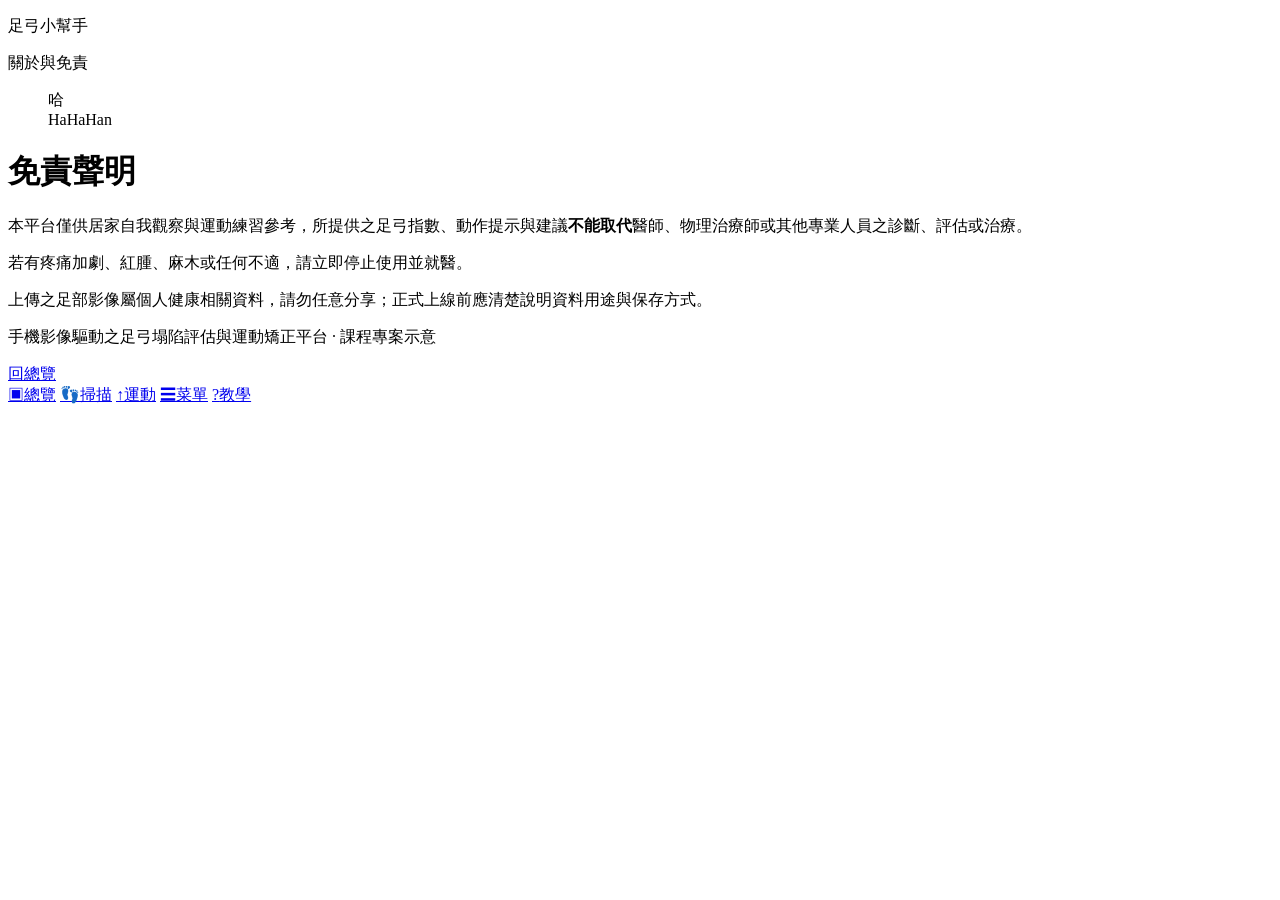
==== about.html @ a2190e63 "W02: feat add demo page" ====
<!DOCTYPE html>
<html lang="zh-Hant">
<head>
  <meta charset="UTF-8">
  <meta name="viewport" content="width=device-width, initial-scale=1.0">
  <title>免責｜足弓小幫手</title>
  <link rel="stylesheet" href="css/style.css">
</head>
<body>
  <div class="app">
    <header class="topbar">
      <div>
        <p class="brand">足弓小幫手</p>
        <p class="brand-sub">關於與免責</p>
      </div>
      <figure class="avatar" aria-label="使用者 HaHaHan">
        <span class="avatar-mark">哈</span>
        <figcaption>HaHaHan</figcaption>
      </figure>
    </header>

    <main class="content">
      <h1 class="page-title">免責聲明</h1>
      <article class="card">
        <p>本平台僅供居家自我觀察與運動練習參考，所提供之足弓指數、動作提示與建議<strong>不能取代</strong>醫師、物理治療師或其他專業人員之診斷、評估或治療。</p>
        <p>若有疼痛加劇、紅腫、麻木或任何不適，請立即停止使用並就醫。</p>
        <p>上傳之足部影像屬個人健康相關資料，請勿任意分享；正式上線前應清楚說明資料用途與保存方式。</p>
        <p class="muted">手機影像驅動之足弓塌陷評估與運動矯正平台 · 課程專案示意</p>
      </article>
      <a class="btn btn-primary" href="index.html">回總覽</a>
    </main>

    <nav class="bottom-nav" aria-label="主要導覽">
      <a href="index.html"><span class="icon">▣</span>總覽</a>
      <a href="scan.html"><span class="icon">👣</span>掃描</a>
      <a href="exercise.html"><span class="icon">↑</span>運動</a>
      <a href="menu.html"><span class="icon">☰</span>菜單</a>
      <a href="guide.html"><span class="icon">?</span>教學</a>
    </nav>
  </div>
</body>
</html>
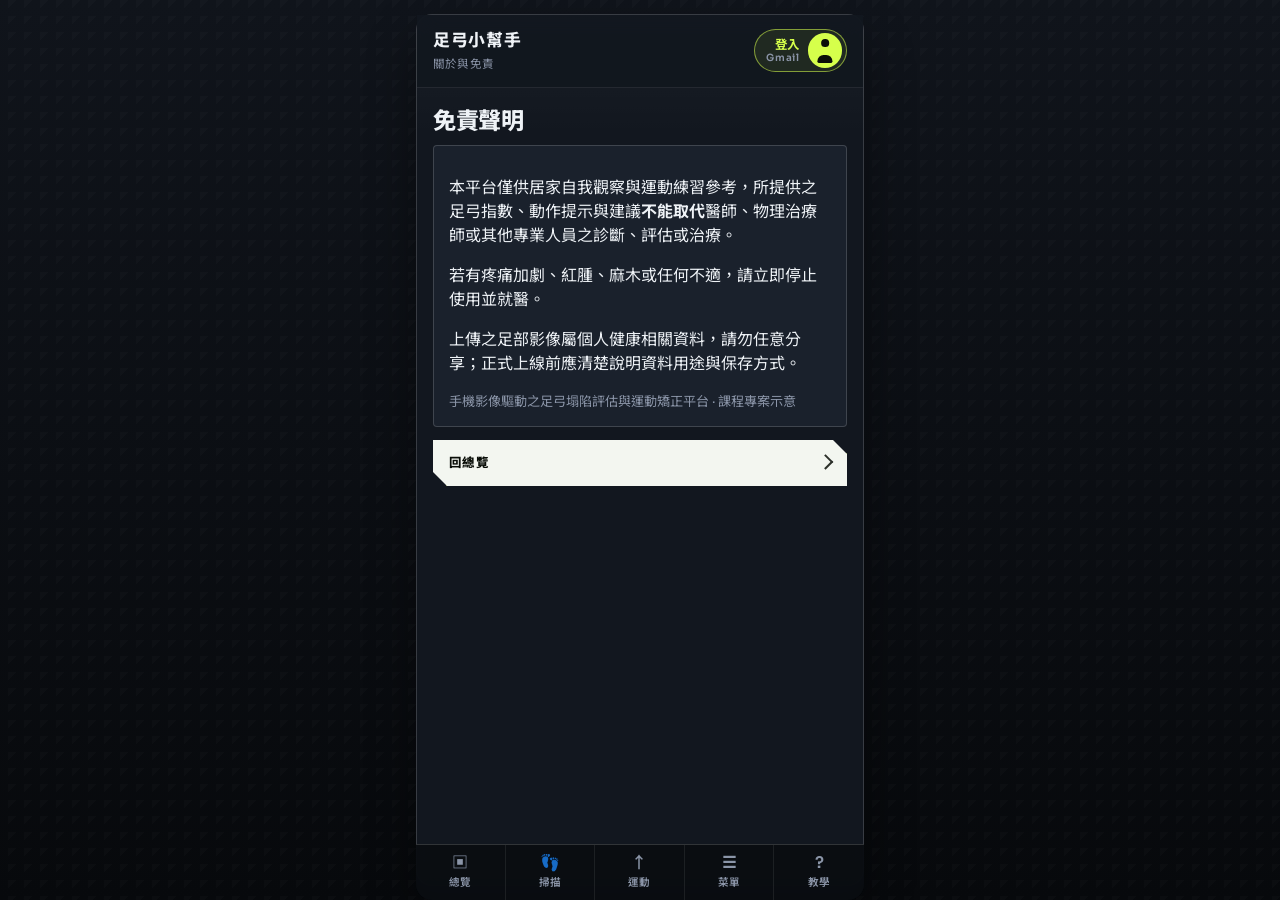
==== commit c2580a28: "W06: feat Show a Gmail sign-in chip and the signed-in profile" ====
--- a/about.html
+++ b/about.html
@@ -13,10 +13,13 @@
         <p class="brand">足弓小幫手</p>
         <p class="brand-sub">關於與免責</p>
       </div>
-      <figure class="avatar" aria-label="使用者 HaHaHan">
-        <span class="avatar-mark">哈</span>
-        <figcaption>HaHaHan</figcaption>
-      </figure>
+      <a class="avatar avatar-login" id="account" href="api/auth/google/login" aria-label="使用 Gmail 登入">
+        <span class="avatar-copy">
+          <span id="account-name">登入</span>
+          <span class="avatar-hint" id="account-hint">Gmail</span>
+        </span>
+        <span class="avatar-mark" id="account-mark" aria-hidden="true"></span>
+      </a>
     </header>
 
     <main class="content">
@@ -38,5 +41,6 @@
       <a href="guide.html"><span class="icon">?</span>教學</a>
     </nav>
   </div>
+  <script src="js/auth.js"></script>
 </body>
 </html>
--- a/css/style.css
+++ b/css/style.css
@@ -0,0 +1,642 @@
+@import url("https://fonts.googleapis.com/css2?family=Noto+Sans+TC:wght@400;500;700;800&family=Sora:wght@500;600;700;800&display=swap");
+
+:root {
+  --bg: #07090c;
+  --bg-mid: #0e1218;
+  --surface: #12171f;
+  --surface-2: #1a212c;
+  --ink: #eef2f6;
+  --muted: #8b95a8;
+  --line: rgba(255, 255, 255, 0.08);
+  --line-strong: rgba(255, 255, 255, 0.16);
+  --accent: #d6ff4b;
+  --accent-ink: #0a0e08;
+  --accent-soft: rgba(214, 255, 75, 0.1);
+  --cyan: #7ec8c0;
+  --warn: #e89a6a;
+  --ok-bg: rgba(126, 200, 192, 0.12);
+  --warn-bg: rgba(232, 154, 106, 0.14);
+  --font: "Sora", "Noto Sans TC", sans-serif;
+  --radius: 4px;
+  --shadow: 0 24px 48px rgba(0, 0, 0, 0.4);
+  --btn-cut: 14px;
+}
+
+* {
+  box-sizing: border-box;
+}
+
+html,
+body {
+  margin: 0;
+  min-height: 100%;
+}
+
+body {
+  font-family: var(--font);
+  color: var(--ink);
+  line-height: 1.5;
+  background:
+    linear-gradient(135deg, rgba(255, 255, 255, 0.015) 25%, transparent 25%) -8px 0 / 16px 16px,
+    linear-gradient(180deg, #10141b, #07090c);
+  background-attachment: fixed;
+}
+
+a {
+  color: var(--accent);
+}
+
+.app {
+  width: min(100%, 28rem);
+  min-height: 100vh;
+  display: flex;
+  flex-direction: column;
+  max-width: 28rem;
+  margin: 0 auto;
+  overflow-x: clip;
+  background:
+    linear-gradient(180deg, rgba(255, 255, 255, 0.03), transparent 120px),
+    var(--surface);
+  border-left: 1px solid var(--line);
+  border-right: 1px solid var(--line);
+  box-shadow: var(--shadow);
+}
+
+.topbar {
+  display: flex;
+  align-items: center;
+  justify-content: space-between;
+  gap: 0.75rem;
+  padding: 0.85rem 1rem;
+  border-bottom: 1px solid var(--line);
+  background: rgba(18, 23, 31, 0.92);
+  backdrop-filter: blur(10px);
+  position: sticky;
+  top: 0;
+  z-index: 10;
+}
+
+.brand {
+  margin: 0;
+  font-size: 1.05rem;
+  font-weight: 800;
+  letter-spacing: 0.04em;
+  color: var(--ink);
+}
+
+.brand-sub {
+  margin: 0.15rem 0 0;
+  font-size: 0.72rem;
+  color: var(--muted);
+  letter-spacing: 0.02em;
+}
+
+.avatar {
+  margin: 0;
+  display: flex;
+  align-items: center;
+  gap: 0.55rem;
+  min-width: 0;
+  max-width: 11rem;
+}
+
+.avatar-mark {
+  position: relative;
+  width: 2.15rem;
+  height: 2.15rem;
+  flex-shrink: 0;
+  border-radius: 50%;
+  overflow: hidden;
+  border: 1px solid var(--line-strong);
+  display: grid;
+  place-items: center;
+  font-size: 0.8rem;
+  font-weight: 700;
+  background: var(--surface-2);
+  color: var(--ink);
+}
+
+.avatar-mark::before,
+.avatar-mark::after {
+  content: "";
+  position: absolute;
+  left: 50%;
+  transform: translateX(-50%);
+  background: currentColor;
+}
+
+.avatar-mark::before {
+  width: 0.48rem;
+  height: 0.48rem;
+  top: 0.38rem;
+  border-radius: 50%;
+}
+
+.avatar-mark::after {
+  width: 0.95rem;
+  height: 0.48rem;
+  bottom: 0.32rem;
+  border-radius: 0.5rem 0.5rem 0.15rem 0.15rem;
+}
+
+.avatar-mark.is-letter::before,
+.avatar-mark.is-letter::after {
+  display: none;
+}
+
+.avatar figcaption,
+#account-name {
+  margin: 0;
+  max-width: 6.5rem;
+  overflow: hidden;
+  text-overflow: ellipsis;
+  white-space: nowrap;
+  font-size: 0.78rem;
+  font-weight: 700;
+  color: var(--ink);
+}
+
+.avatar-copy {
+  display: flex;
+  flex-direction: column;
+  align-items: flex-end;
+  min-width: 0;
+  line-height: 1.15;
+  text-align: right;
+}
+
+.avatar-hint {
+  font-size: 0.62rem;
+  font-weight: 600;
+  letter-spacing: 0.06em;
+  color: var(--muted);
+}
+
+a.avatar-login {
+  text-decoration: none;
+  padding: 0.22rem 0.22rem 0.22rem 0.7rem;
+  border: 1px solid rgba(214, 255, 75, 0.55);
+  border-radius: 999px;
+  background: rgba(214, 255, 75, 0.08);
+  color: var(--accent);
+}
+
+a.avatar-login #account-name {
+  color: var(--accent);
+}
+
+a.avatar-login .avatar-mark {
+  border: none;
+  background: var(--accent);
+  color: var(--accent-ink);
+}
+
+.avatar-photo {
+  width: 2.15rem;
+  height: 2.15rem;
+  flex-shrink: 0;
+  object-fit: cover;
+  border-radius: 50%;
+  border: 2px solid var(--accent);
+}
+
+.content {
+  flex: 1;
+  min-width: 0;
+  padding: 1rem 1rem 5.75rem;
+}
+
+.page-title {
+  margin: 0 0 0.4rem;
+  font-size: 1.45rem;
+  font-weight: 800;
+  letter-spacing: -0.02em;
+}
+
+.lead {
+  margin: 0 0 0.9rem;
+  color: var(--muted);
+  font-size: 0.9rem;
+}
+
+.card {
+  background: var(--surface-2);
+  border: 1px solid var(--line-strong);
+  border-radius: var(--radius);
+  padding: 0.9rem 0.95rem;
+  margin: 0 0 0.8rem;
+  min-width: 0;
+  max-width: 100%;
+}
+
+#result.is-expanded {
+  border-color: rgba(214, 255, 75, 0.45);
+}
+
+.result-lead {
+  margin: 0 0 0.55rem;
+  font-size: 0.84rem;
+  color: var(--muted);
+}
+
+.result-hint {
+  display: flex;
+  align-items: center;
+  justify-content: space-between;
+  gap: 0.75rem;
+  width: 100%;
+  margin: 0 0 0.75rem;
+  padding: 0.9rem 1rem;
+  border: 1px solid var(--accent);
+  border-radius: 0;
+  clip-path: polygon(
+    0 0,
+    calc(100% - 12px) 0,
+    100% 12px,
+    100% 100%,
+    12px 100%,
+    0 calc(100% - 12px)
+  );
+  background: var(--accent);
+  color: var(--accent-ink);
+  font: inherit;
+  font-size: 0.82rem;
+  font-weight: 800;
+  letter-spacing: 0.04em;
+  text-align: left;
+  cursor: pointer;
+  box-shadow: 4px 4px 0 0 rgba(243, 246, 240, 0.35);
+}
+
+.result-hint:active {
+  transform: translate(2px, 2px);
+  box-shadow: 2px 2px 0 0 rgba(243, 246, 240, 0.35);
+}
+
+.result-hint-icon {
+  flex-shrink: 0;
+  width: 0.55rem;
+  height: 0.55rem;
+  border-right: 2px solid currentColor;
+  border-bottom: 2px solid currentColor;
+  transform: rotate(45deg);
+  transition: transform 0.15s ease;
+}
+
+#result.is-expanded .result-hint {
+  background: var(--accent-soft);
+  color: var(--accent);
+  margin-bottom: 0.55rem;
+}
+
+#result.is-expanded .result-hint-icon {
+  transform: rotate(-135deg);
+}
+
+#result-detail {
+  margin-bottom: 0.75rem;
+}
+
+#result .btn {
+  cursor: pointer;
+}
+
+.card h2,
+.card h3 {
+  margin: 0 0 0.4rem;
+  font-size: 0.98rem;
+  font-weight: 700;
+  letter-spacing: 0.01em;
+}
+
+.muted {
+  margin: 0;
+  color: var(--muted);
+  font-size: 0.82rem;
+}
+
+.meta-row {
+  display: flex;
+  justify-content: space-between;
+  gap: 0.5rem;
+  margin: 0 0 0.75rem;
+  font-size: 0.84rem;
+  color: var(--muted);
+}
+
+.meta-row strong {
+  font-weight: 700;
+  color: var(--ink);
+}
+
+.chart {
+  width: 100%;
+  height: auto;
+  display: block;
+  border: 1px solid var(--line);
+  border-radius: 8px;
+  background: #0a0e14;
+}
+
+.btn {
+  --shift: 5px;
+  position: relative;
+  display: block;
+  width: 100%;
+  text-align: left;
+  text-decoration: none;
+  padding: 0.85rem 2.4rem 0.85rem 1rem;
+  margin: 0 0 0.85rem;
+  border: none;
+  border-radius: 0;
+  font-weight: 800;
+  font-size: 0.78rem;
+  letter-spacing: 0.12em;
+  text-transform: uppercase;
+  clip-path: polygon(
+    0 0,
+    calc(100% - var(--btn-cut)) 0,
+    100% var(--btn-cut),
+    100% 100%,
+    var(--btn-cut) 100%,
+    0 calc(100% - var(--btn-cut))
+  );
+  transition:
+    transform 0.12s ease,
+    box-shadow 0.12s ease,
+    background 0.12s ease,
+    color 0.12s ease;
+}
+
+.btn::after {
+  content: "";
+  position: absolute;
+  top: 50%;
+  right: 1rem;
+  width: 0.55rem;
+  height: 0.55rem;
+  border-right: 2px solid currentColor;
+  border-bottom: 2px solid currentColor;
+  transform: translateY(-60%) rotate(-45deg);
+  opacity: 0.85;
+}
+
+.btn:active:not(:disabled) {
+  transform: translate(2px, 2px);
+}
+
+.btn-primary {
+  background: #f3f6f0;
+  color: var(--accent-ink);
+  box-shadow: var(--shift) var(--shift) 0 0 var(--accent);
+}
+
+.btn-primary:hover:not(:disabled) {
+  background: var(--accent);
+  box-shadow: 3px 3px 0 0 #f3f6f0;
+}
+
+.btn-primary:active:not(:disabled) {
+  box-shadow: 2px 2px 0 0 var(--accent);
+}
+
+.btn-ghost {
+  background: transparent;
+  color: var(--ink);
+  box-shadow:
+    inset 0 0 0 1px var(--line-strong),
+    var(--shift) var(--shift) 0 0 rgba(214, 255, 75, 0.35);
+}
+
+.btn-ghost:hover:not(:disabled) {
+  color: var(--accent);
+  background: rgba(214, 255, 75, 0.06);
+  box-shadow:
+    inset 0 0 0 1px var(--accent),
+    3px 3px 0 0 rgba(214, 255, 75, 0.55);
+}
+
+.btn-ghost:active:not(:disabled) {
+  box-shadow:
+    inset 0 0 0 1px var(--accent),
+    2px 2px 0 0 rgba(214, 255, 75, 0.45);
+}
+
+.btn-row {
+  display: grid;
+  grid-template-columns: 1fr 1fr;
+  gap: 0.75rem 0.65rem;
+  margin-bottom: 0.3rem;
+}
+
+.btn-row .btn {
+  margin: 0;
+  padding-right: 2rem;
+  font-size: 0.7rem;
+  letter-spacing: 0.1em;
+}
+
+.btn-row .btn::after {
+  right: 0.75rem;
+  width: 0.45rem;
+  height: 0.45rem;
+}
+
+.upload-box {
+  display: block;
+  margin: 0.45rem 0 0.65rem;
+  padding: 1.5rem 0.85rem;
+  border: 1px dashed rgba(214, 255, 75, 0.4);
+  border-radius: 0;
+  clip-path: polygon(
+    0 0,
+    calc(100% - 12px) 0,
+    100% 12px,
+    100% 100%,
+    12px 100%,
+    0 calc(100% - 12px)
+  );
+  text-align: center;
+  color: var(--muted);
+  font-size: 0.85rem;
+  letter-spacing: 0.04em;
+  background: var(--accent-soft);
+  cursor: pointer;
+  transition: border-color 0.15s ease, color 0.15s ease, background 0.15s ease;
+}
+
+.upload-box:hover {
+  border-color: var(--accent);
+  color: var(--ink);
+}
+
+.file-input {
+  display: none;
+}
+
+.step-banner {
+  margin: 0.25rem 0 0.6rem;
+  font-size: 0.9rem;
+  font-weight: 700;
+  color: var(--cyan);
+}
+
+.scan-stage {
+  position: relative;
+  margin: 0 0 0.65rem;
+  max-width: 100%;
+  min-width: 0;
+  overflow: hidden;
+  background: #050607;
+  border-radius: 8px;
+  border: 1px solid var(--line);
+  touch-action: manipulation;
+}
+
+.scan-stage img {
+  display: block;
+  width: 100%;
+  max-width: 100%;
+  height: auto;
+}
+
+.scan-stage svg {
+  position: absolute;
+  inset: 0;
+  width: 100%;
+  height: 100%;
+  cursor: crosshair;
+}
+
+button.btn {
+  font-family: inherit;
+  cursor: pointer;
+}
+
+.btn:disabled {
+  opacity: 0.35;
+  cursor: default;
+  transform: none;
+}
+
+.status {
+  display: inline-block;
+  margin: 0.2rem 0.3rem 0.2rem 0;
+  padding: 0.3rem 0.55rem;
+  border: 1px solid rgba(79, 209, 197, 0.35);
+  border-radius: 6px;
+  font-size: 0.76rem;
+  font-weight: 600;
+  background: var(--ok-bg);
+  color: var(--cyan);
+}
+
+.status-warn {
+  border-color: rgba(255, 138, 91, 0.4);
+  background: var(--warn-bg);
+  color: var(--warn);
+}
+
+.list {
+  margin: 0;
+  padding-left: 1.15rem;
+  color: var(--ink);
+}
+
+.list li {
+  margin: 0.3rem 0;
+  font-size: 0.9rem;
+}
+
+.menu-item {
+  display: flex;
+  justify-content: space-between;
+  align-items: center;
+  gap: 0.6rem;
+}
+
+.menu-item p {
+  margin: 0.15rem 0 0;
+  color: var(--muted);
+}
+
+.menu-actions {
+  display: flex;
+  flex-direction: column;
+  gap: 0.25rem;
+  font-size: 0.8rem;
+  font-weight: 700;
+}
+
+.menu-actions a {
+  text-decoration: none;
+  color: var(--accent);
+}
+
+.note {
+  margin: 0.7rem 0 0;
+  font-size: 0.8rem;
+  color: var(--muted);
+}
+
+.bottom-nav {
+  position: fixed;
+  left: 50%;
+  transform: translateX(-50%);
+  bottom: 0;
+  width: min(100%, 28rem);
+  display: grid;
+  grid-template-columns: repeat(5, 1fr);
+  border-top: 1px solid var(--line-strong);
+  background: rgba(10, 13, 18, 0.94);
+  backdrop-filter: blur(12px);
+  z-index: 20;
+}
+
+.bottom-nav a {
+  text-decoration: none;
+  color: var(--muted);
+  text-align: center;
+  padding: 0.5rem 0.15rem 0.6rem;
+  border-right: 1px solid var(--line);
+  font-size: 0.66rem;
+  font-weight: 600;
+  letter-spacing: 0.01em;
+  transition: color 0.15s ease, background 0.15s ease;
+}
+
+.bottom-nav a:last-child {
+  border-right: none;
+}
+
+.bottom-nav .icon {
+  display: block;
+  font-size: 1rem;
+  line-height: 1.2;
+  margin-bottom: 0.12rem;
+}
+
+.bottom-nav a.active {
+  background: var(--accent-soft);
+  color: var(--accent);
+}
+
+.bottom-nav a:hover {
+  color: var(--ink);
+}
+
+@media (min-width: 480px) {
+  body {
+    padding: 0.85rem 0;
+  }
+
+  .app {
+    min-height: calc(100vh - 1.7rem);
+    border-radius: 16px;
+    border: 1px solid var(--line-strong);
+  }
+
+  .bottom-nav {
+    border-radius: 0 0 16px 16px;
+  }
+}
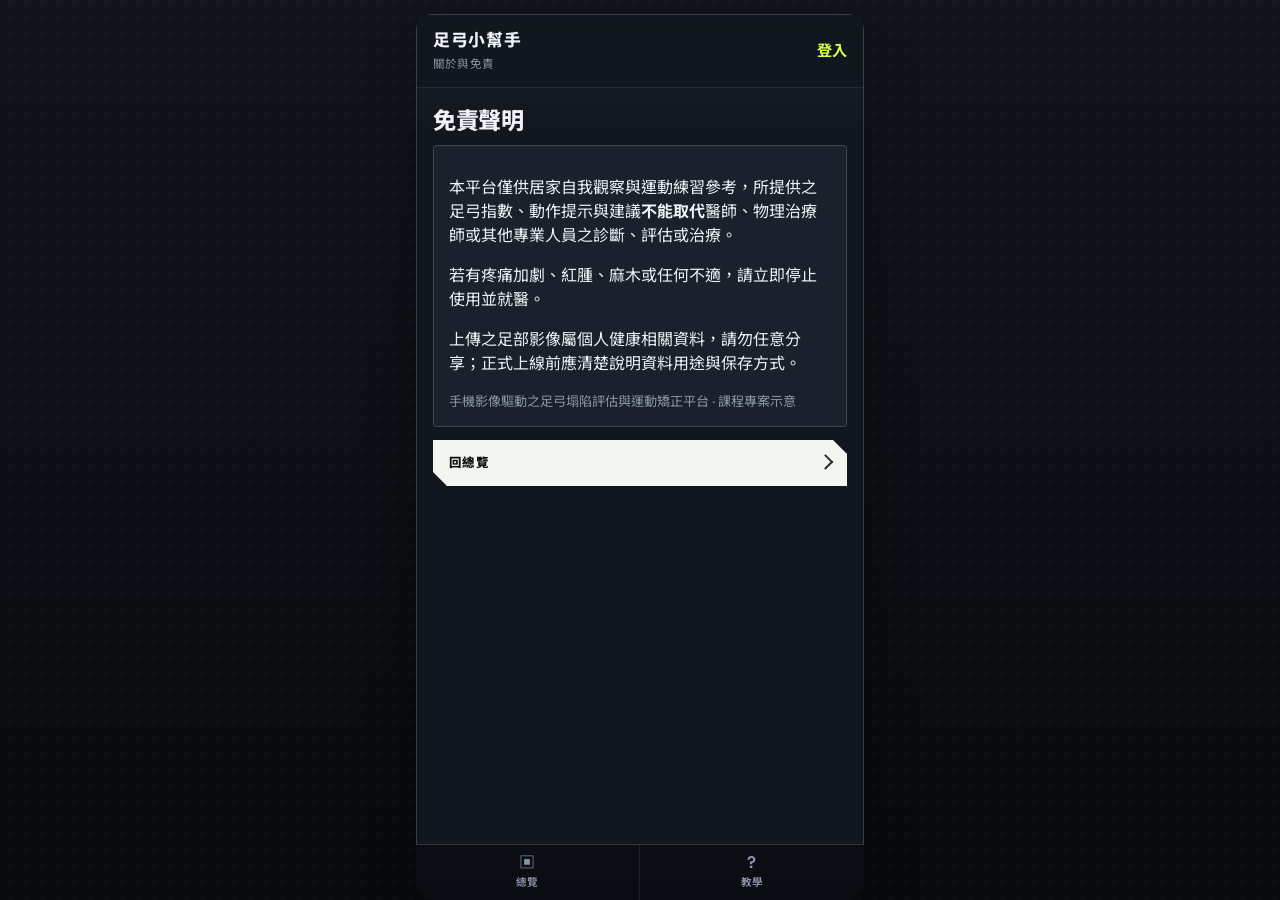
==== commit b5ece02b: "W06: feat bind nav to subclass API and account menu Co-authored-by: Cursor <cursoragent@cursor.com>" ====
--- a/about.html
+++ b/about.html
@@ -13,13 +13,22 @@
         <p class="brand">足弓小幫手</p>
         <p class="brand-sub">關於與免責</p>
       </div>
-      <a class="avatar avatar-login" id="account" href="api/auth/google/login" aria-label="使用 Gmail 登入">
-        <span class="avatar-copy">
-          <span id="account-name">登入</span>
-          <span class="avatar-hint" id="account-hint">Gmail</span>
-        </span>
-        <span class="avatar-mark" id="account-mark" aria-hidden="true"></span>
-      </a>
+      <div class="account" id="account">
+        <a class="account-link" id="account-login" href="api/auth/google/login">登入</a>
+        <div class="account-signed" id="account-signed" hidden>
+          <button type="button" class="avatar-btn" id="account-toggle" aria-expanded="false" aria-controls="account-dropdown" aria-haspopup="menu">
+            <span class="account-name" id="account-name"></span>
+            <span class="avatar-face">
+              <img class="avatar-photo" id="account-photo" alt="" hidden>
+              <span class="avatar-letter" id="account-letter" hidden></span>
+            </span>
+          </button>
+          <div class="account-dropdown" id="account-dropdown" hidden role="menu">
+            <a role="menuitem" href="settings">個人設定</a>
+            <button type="button" role="menuitem" id="account-logout">登出</button>
+          </div>
+        </div>
+      </div>
     </header>
 
     <main class="content">
@@ -30,17 +39,16 @@
         <p>上傳之足部影像屬個人健康相關資料，請勿任意分享；正式上線前應清楚說明資料用途與保存方式。</p>
         <p class="muted">手機影像驅動之足弓塌陷評估與運動矯正平台 · 課程專案示意</p>
       </article>
-      <a class="btn btn-primary" href="index.html">回總覽</a>
+      <a class="btn btn-primary" href="index">回總覽</a>
     </main>
 
     <nav class="bottom-nav" aria-label="主要導覽">
-      <a href="index.html"><span class="icon">▣</span>總覽</a>
-      <a href="scan.html"><span class="icon">👣</span>掃描</a>
-      <a href="exercise.html"><span class="icon">↑</span>運動</a>
-      <a href="menu.html"><span class="icon">☰</span>菜單</a>
-      <a href="guide.html"><span class="icon">?</span>教學</a>
+      <a href="index"><span class="icon">▣</span>總覽</a>
+      <span id="nav-subclass"></span>
+      <a href="guide"><span class="icon">?</span>教學</a>
     </nav>
   </div>
   <script src="js/auth.js"></script>
+  <script src="js/nav.js"></script>
 </body>
 </html>
--- a/css/style.css
+++ b/css/style.css
@@ -91,113 +91,105 @@
   letter-spacing: 0.02em;
 }
 
-.avatar {
-  margin: 0;
+.account {
+  position: relative;
+  flex-shrink: 0;
+}
+
+.account-link {
+  margin: 0;
+  font-size: 0.95rem;
+  font-weight: 700;
+  color: var(--accent);
+  text-decoration: none;
+}
+
+.account-signed {
+  position: relative;
+}
+
+.avatar-btn {
   display: flex;
   align-items: center;
-  gap: 0.55rem;
-  min-width: 0;
+  gap: 0.45rem;
   max-width: 11rem;
-}
-
-.avatar-mark {
-  position: relative;
+  margin: 0;
+  padding: 0;
+  border: 0;
+  background: transparent;
+  color: var(--ink);
+  font: inherit;
+  font-weight: 700;
+  cursor: pointer;
+}
+
+.account-name {
+  max-width: 7rem;
+  overflow: hidden;
+  text-overflow: ellipsis;
+  white-space: nowrap;
+  font-size: 0.95rem;
+}
+
+.avatar-face {
   width: 2.15rem;
   height: 2.15rem;
   flex-shrink: 0;
+  border: 2px solid var(--accent);
   border-radius: 50%;
   overflow: hidden;
-  border: 1px solid var(--line-strong);
   display: grid;
   place-items: center;
-  font-size: 0.8rem;
-  font-weight: 700;
   background: var(--surface-2);
-  color: var(--ink);
-}
-
-.avatar-mark::before,
-.avatar-mark::after {
-  content: "";
+}
+
+.avatar-photo {
+  width: 100%;
+  height: 100%;
+  object-fit: cover;
+  display: block;
+}
+
+.avatar-photo[hidden],
+.avatar-letter[hidden] {
+  display: none;
+}
+
+.account-dropdown {
   position: absolute;
-  left: 50%;
-  transform: translateX(-50%);
-  background: currentColor;
-}
-
-.avatar-mark::before {
-  width: 0.48rem;
-  height: 0.48rem;
-  top: 0.38rem;
-  border-radius: 50%;
-}
-
-.avatar-mark::after {
-  width: 0.95rem;
-  height: 0.48rem;
-  bottom: 0.32rem;
-  border-radius: 0.5rem 0.5rem 0.15rem 0.15rem;
-}
-
-.avatar-mark.is-letter::before,
-.avatar-mark.is-letter::after {
+  top: calc(100% + 0.35rem);
+  right: 0;
+  min-width: 8.5rem;
+  display: flex;
+  flex-direction: column;
+  padding: 0.25rem;
+  background: var(--surface-2);
+  border: 1px solid var(--line-strong);
+  z-index: 20;
+}
+
+.account-dropdown[hidden] {
   display: none;
 }
 
-.avatar figcaption,
-#account-name {
-  margin: 0;
-  max-width: 6.5rem;
-  overflow: hidden;
-  text-overflow: ellipsis;
-  white-space: nowrap;
-  font-size: 0.78rem;
-  font-weight: 700;
-  color: var(--ink);
-}
-
-.avatar-copy {
-  display: flex;
-  flex-direction: column;
-  align-items: flex-end;
-  min-width: 0;
-  line-height: 1.15;
-  text-align: right;
-}
-
-.avatar-hint {
-  font-size: 0.62rem;
-  font-weight: 600;
-  letter-spacing: 0.06em;
-  color: var(--muted);
-}
-
-a.avatar-login {
+.account-dropdown a,
+.account-dropdown button {
+  margin: 0;
+  padding: 0.55rem 0.7rem;
+  border: 0;
+  background: transparent;
+  color: var(--ink);
+  font: inherit;
+  font-size: 0.92rem;
+  text-align: left;
   text-decoration: none;
-  padding: 0.22rem 0.22rem 0.22rem 0.7rem;
-  border: 1px solid rgba(214, 255, 75, 0.55);
-  border-radius: 999px;
-  background: rgba(214, 255, 75, 0.08);
+  cursor: pointer;
+}
+
+.account-dropdown a:hover,
+.account-dropdown button:hover {
+  background: var(--accent-soft);
   color: var(--accent);
-}
-
-a.avatar-login #account-name {
-  color: var(--accent);
-}
-
-a.avatar-login .avatar-mark {
-  border: none;
-  background: var(--accent);
-  color: var(--accent-ink);
-}
-
-.avatar-photo {
-  width: 2.15rem;
-  height: 2.15rem;
-  flex-shrink: 0;
-  object-fit: cover;
-  border-radius: 50%;
-  border: 2px solid var(--accent);
 }
 
 .content {
@@ -586,11 +578,15 @@
   bottom: 0;
   width: min(100%, 28rem);
   display: grid;
-  grid-template-columns: repeat(5, 1fr);
+  grid-template-columns: repeat(auto-fit, minmax(0, 1fr));
   border-top: 1px solid var(--line-strong);
   background: rgba(10, 13, 18, 0.94);
   backdrop-filter: blur(12px);
   z-index: 20;
+}
+
+#nav-subclass {
+  display: contents;
 }
 
 .bottom-nav a {
